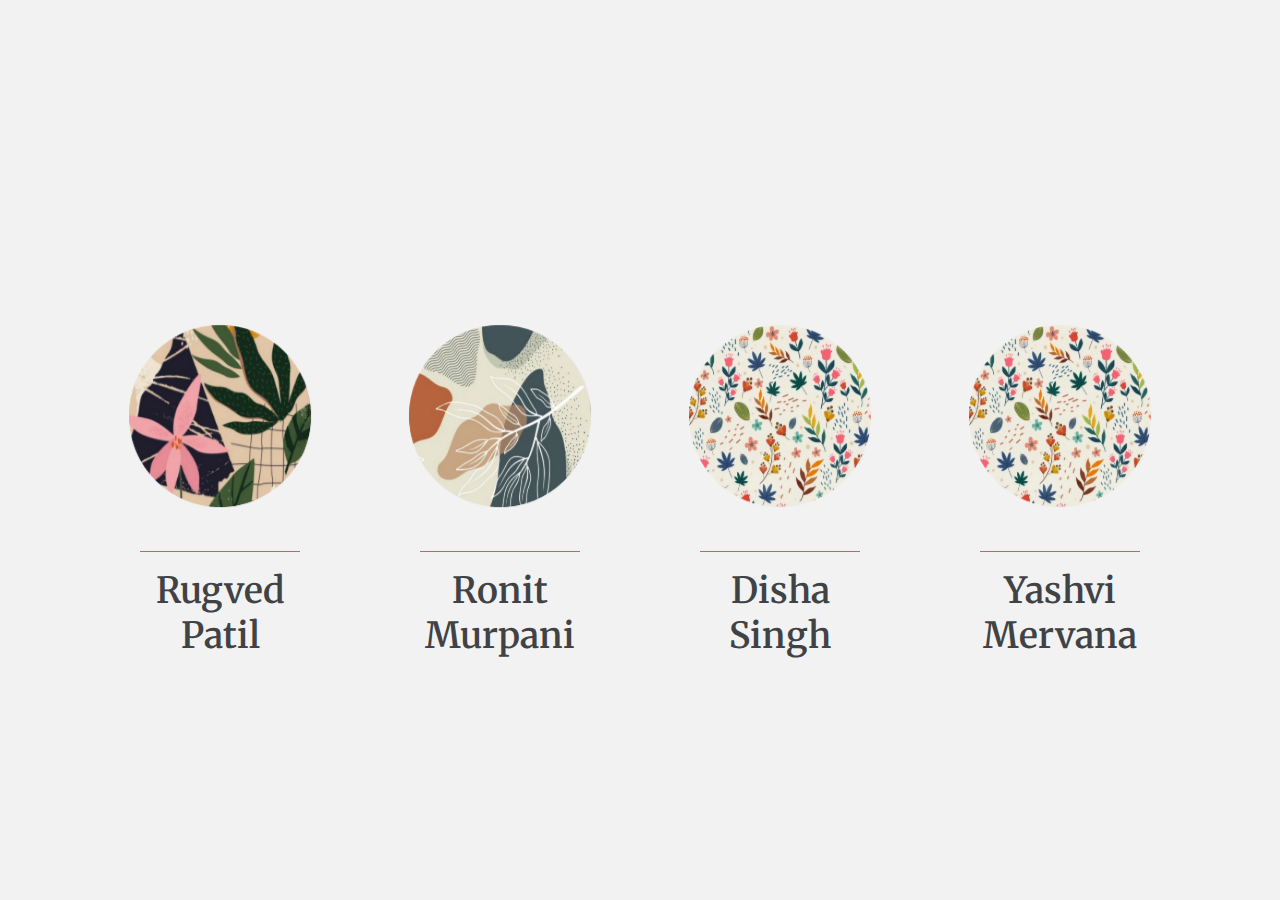
==== route/aboutus.html @ 7109cdae "fourth commit" ====
<!DOCTYPE html>
<html lang="en" >
<head>
  <meta charset="UTF-8">
  <title>CryptoCalculator</title>
  <link rel="stylesheet" href="/css/aboutus.css">

</head>
<body>
<!-- partial:index.partial.html -->
<div class="person">
      <div class="container">
        <div class="container-inner">
          <img  class="circle"
            src="[data-uri]"
          />
          <img class="img img1" />
        </div>
      </div>
      <div class="divider"></div>
      <div class="name">Rugved<br>Patil</div>
      <div class="title"></div>
    </div>
    <div class="person">
      <div class="container">
        <div class="container-inner">
          <img
            class="circle"
            src="[data-uri]"
          />
          <img class="img img2"/>
        </div>
      </div>
      <div class="divider"></div>
      <div class="name">Ronit<br>Murpani</div>
      <div class="title"></div>
    </div>
    <div class="person">
      <div class="container">
        <div class="container-inner">
          <img
            class="circle"
            src="[data-uri]"
          />
          <img class="img img3"/>
        </div>
      </div>
      <div class="divider"></div>
      <div class="name">Disha<br>Singh</div>
      <div class="title"></div>
    </div>
    <div class="person">
      <div class="container">
        <div class="container-inner">
          <img
            class="circle"
            src="[data-uri]"
          />
          <img class="img img3"/>
        </div>
      </div>
      <div class="divider"></div>
      <div class="name">Yashvi<br>Mervana</div>
      <div class="title"></div>
    </div>
<!-- partial -->
  <script  src="./script.js"></script>

</body>
</html>
---- css/aboutus.css ----
@import url("https://fonts.googleapis.com/css2?family=Merriweather:wght@900&family=Sumana:wght@700&display=swap");
body {
  align-items: center;
  background-color: #f2f2f2;
  display: flex;
  font-family: "Merriweather", serif;
  flex-wrap: wrap;
  justify-content: center;
  height: 100vh;
  margin: 0;
}
.person {
  align-items: center;
  display: flex;
  flex-direction: column;
  width: 280px;
}
.container {
  border-radius: 50%;
  height: 312px;
  -webkit-tap-highlight-color: transparent;
  transform: scale(0.48);
  transition: transform 250ms cubic-bezier(0.4, 0, 0.2, 1);
  width: 400px;
}
.container:after {
  background-color: #f2f2f2;
  content: "";
  height: 10px;
  position: absolute;
  top: 390px;
  width: 100%;
}
.container:hover {
  transform: scale(0.54);
}
.container-inner {
  clip-path: path(
    "M 390,400 C 390,504.9341 304.9341,590 200,590 95.065898,590 10,504.9341 10,400 V 10 H 200 390 Z"
  );
  position: relative;
  transform-origin: 50%;
  top: -200px;
}
.circle {
  background-color: #fee7d3;
  border-radius: 50%;
  cursor: pointer;
  height: 380px;
  left: 10px;
  pointer-events: none;
  position: absolute;
  top: 210px;
  width: 380px;
}
.img {
  pointer-events: none;
  position: relative;
  transform: translateY(20px) scale(1.15);
  transform-origin: 50% bottom;
  transition: transform 300ms cubic-bezier(0.4, 0, 0.2, 1);
}
.container:hover .img {
  transform: translateY(0) scale(1.2);
}
.img1 {
  left: 22px;
  top: 164px;
  width: 340px;
}
.img2 {
  left: -46px;
  top: 174px;
  width: 444px;
}
.img3 {
  left: -16px;
  top: 144px;
  width: 466px;
}
.divider {
  background-color: #ca6060;
  height: 1px;
  width: 160px;
}
.name {
  color: #404245;
  font-size: 36px;
  font-weight: 600;
  margin-top: 16px;
  text-align: center;
}
.title {
  color: #6e6e6e;
  font-family: arial;
  font-size: 14px;
  font-style: italic;
  margin-top: 4px;
}
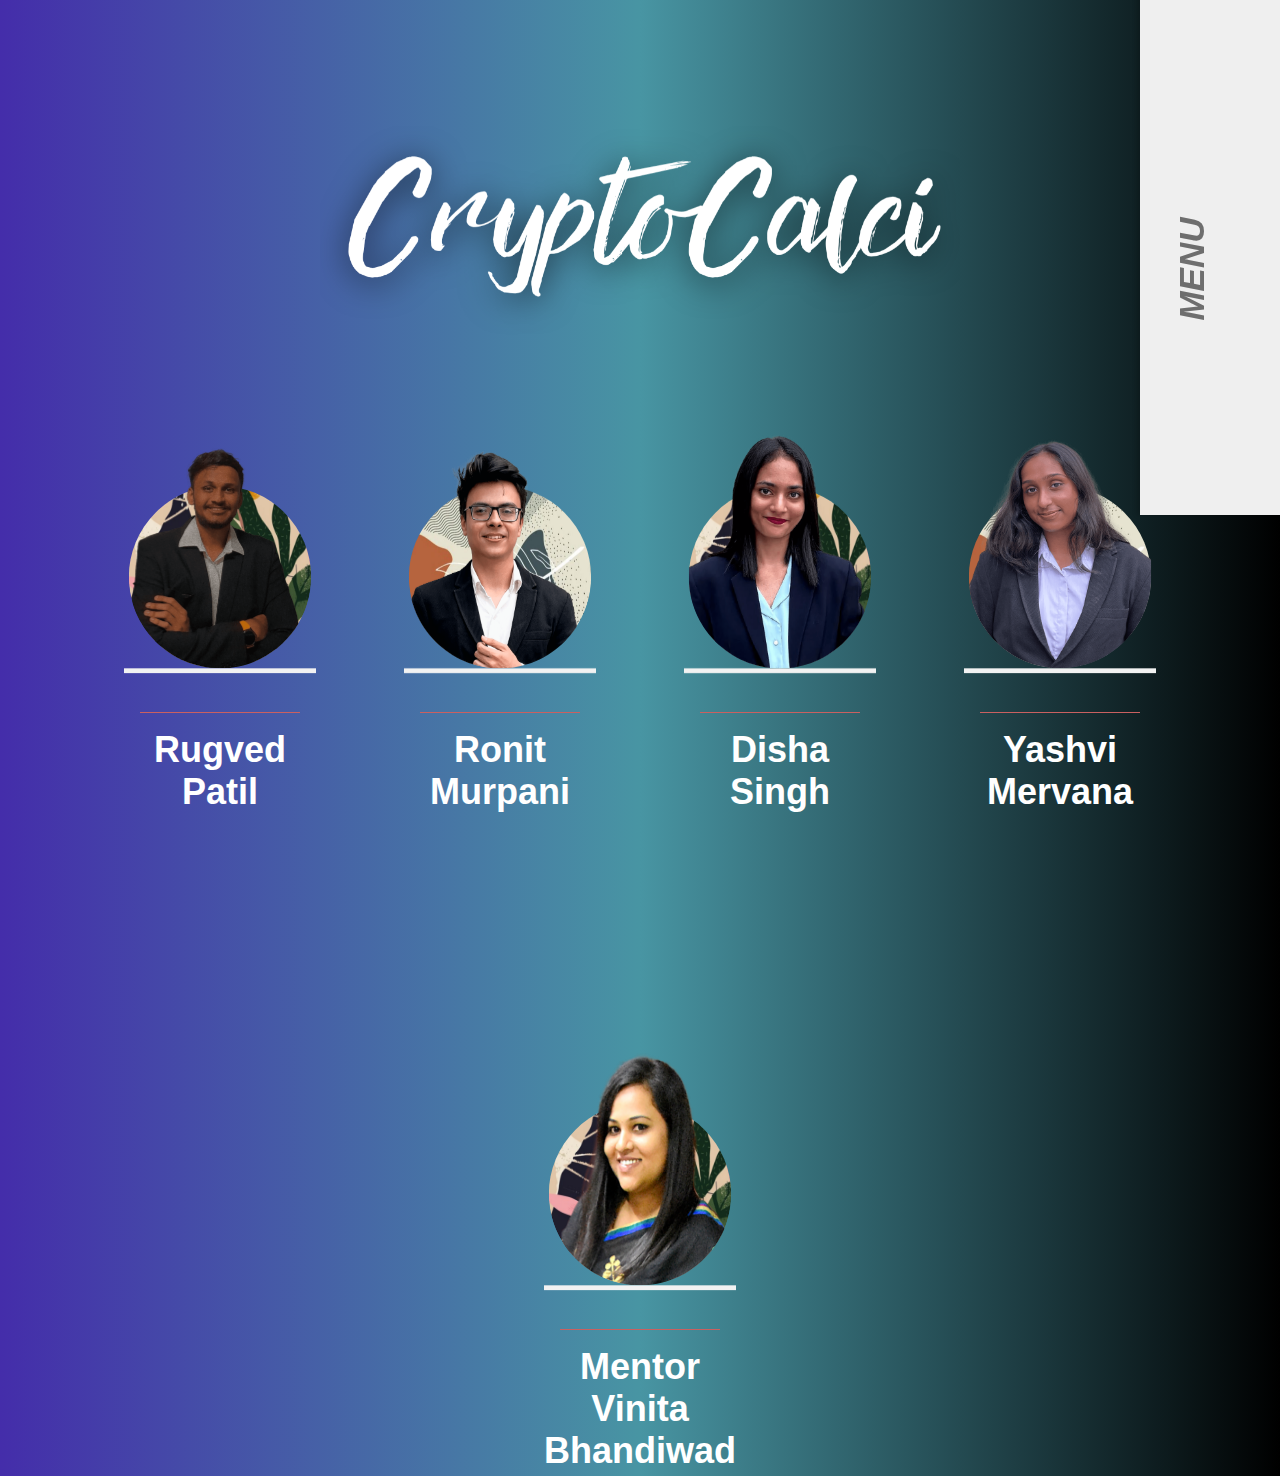
==== commit a7c98efe: "fifth" ====
--- a/route/aboutus.html
+++ b/route/aboutus.html
@@ -1,70 +1,90 @@
 <!DOCTYPE html>
-<html lang="en" >
-<head>
-  <meta charset="UTF-8">
-  <title>CryptoCalculator</title>
-  <link rel="stylesheet" href="/css/aboutus.css">
+  <html lang="en" >
+  <head>
+    <meta charset="UTF-8">
+    <title>CryptoCalci</title>
+    <link rel="stylesheet" href="/css/aboutus.css">
+    
+  </head>
+  <div class="menu">
+    <div class="title">MENU</div>
+    <ul class="nav">
+      <li><a href="/index.html">Home</a></li>
+      <li><a href="/route/main1.html">Algorithms</a></li>
+      <li><a href="/route/aboutus.html">About</a></li>
+      <li><a href="/route/main2.html">Services</a></li>
+      <li><a href="#">Contact</a></li>
+    </ul>
+  </div>
+ <img src="/img/2.png">
 
-</head>
-<body>
-<!-- partial:index.partial.html -->
-<div class="person">
-      <div class="container">
-        <div class="container-inner">
-          <img  class="circle"
-            src="[data-uri]"
-          />
-          <img class="img img1" />
-        </div>
+  <body >
+    <div class="person">
+    <div class="container">
+      <div class="container-inner">
+        <img  class="circle"
+          src="[data-uri]"
+        />
+        <img src="/img/rugved.png" class="img img1" />
       </div>
-      <div class="divider"></div>
-      <div class="name">Rugved<br>Patil</div>
-      <div class="title"></div>
     </div>
-    <div class="person">
-      <div class="container">
-        <div class="container-inner">
-          <img
-            class="circle"
-            src="[data-uri]"
-          />
-          <img class="img img2"/>
-        </div>
+    <div class="divider"></div>
+    <div class="name">Rugved<br>Patil</div>
+    <div class="title"></div>
+  </div>
+  <div class="person">
+    <div class="container">
+      <div class="container-inner">
+        <img
+          class="circle"
+          src="[data-uri]